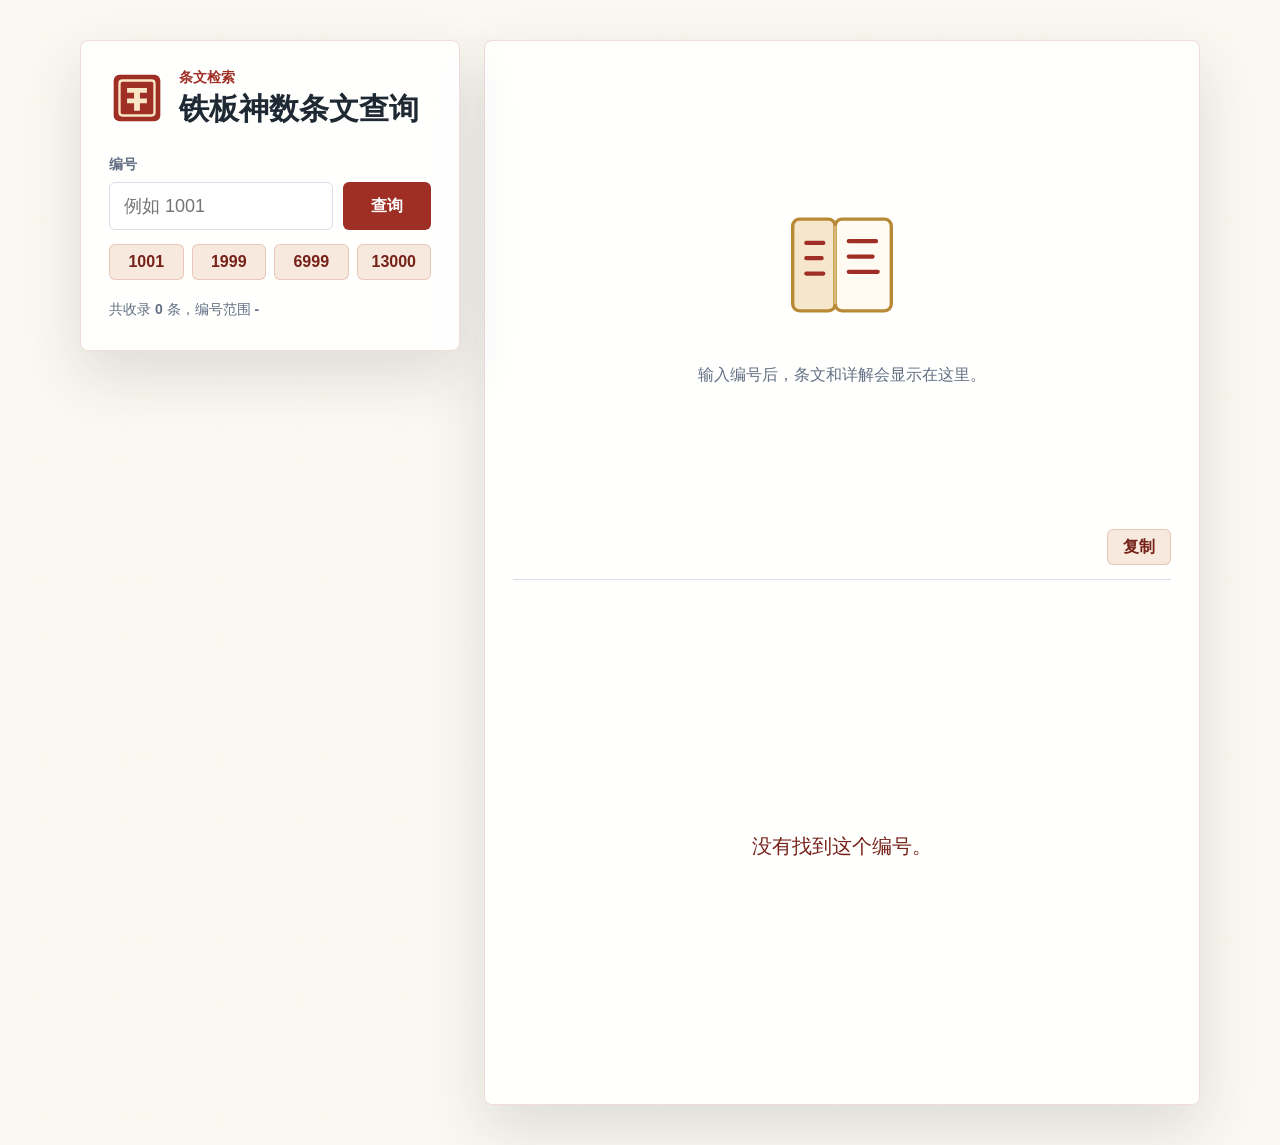
==== index.html @ 600ff869 "Initial website for tiaowen lookup" ====
﻿<!doctype html>
<html lang="zh-CN">
<head>
  <meta charset="utf-8" />
  <meta name="viewport" content="width=device-width, initial-scale=1" />
  <title>铁板神数条文查询</title>
  <meta name="description" content="输入编号，查询铁板神数条文与详解。" />
  <link rel="stylesheet" href="style.css" />
</head>
<body>
  <main class="app-shell">
    <section class="search-panel" aria-labelledby="page-title">
      <div class="brand-row">
        <img class="brand-mark" src="assets/seal.svg" alt="" />
        <div>
          <p class="eyebrow">条文检索</p>
          <h1 id="page-title">铁板神数条文查询</h1>
        </div>
      </div>

      <form class="query-form" id="query-form" autocomplete="off">
        <label for="query-input">编号</label>
        <div class="input-row">
          <input id="query-input" name="q" inputmode="numeric" placeholder="例如 1001" aria-describedby="search-count" />
          <button type="submit">查询</button>
        </div>
      </form>

      <div class="quick-row" aria-label="快速查看">
        <button type="button" data-example="1001">1001</button>
        <button type="button" data-example="1999">1999</button>
        <button type="button" data-example="6999">6999</button>
        <button type="button" data-example="13000">13000</button>
      </div>

      <p id="search-count" class="meta-line">共收录 <strong id="total-count">0</strong> 条，编号范围 <strong id="range-label">-</strong></p>
    </section>

    <section class="result-panel" aria-live="polite">
      <div id="empty-state" class="empty-state">
        <img src="assets/book.svg" alt="" />
        <p>输入编号后，条文和详解会显示在这里。</p>
      </div>

      <article id="result-card" class="result-card" hidden>
        <div class="result-head">
          <p class="result-id" id="result-id"></p>
          <button type="button" id="copy-button" title="复制当前条文">复制</button>
        </div>
        <h2 id="result-text"></h2>
        <div id="result-detail" class="detail-text"></div>
      </article>

      <div id="not-found" class="not-found" hidden>
        <p>没有找到这个编号。</p>
      </div>
    </section>
  </main>

  <script src="data.js"></script>
  <script src="app.js"></script>
</body>
</html>
---- style.css ----
﻿:root {
  color-scheme: light;
  --ink: #1f2933;
  --muted: #637083;
  --line: #d8dee8;
  --paper: #fbf8f1;
  --panel: #ffffff;
  --accent: #9f2f25;
  --accent-dark: #762219;
  --gold: #b88a35;
  --shadow: 0 24px 60px rgba(45, 52, 64, 0.14);
}

* { box-sizing: border-box; }

body {
  margin: 0;
  min-height: 100vh;
  font-family: "Microsoft YaHei", "PingFang SC", "Noto Sans SC", Arial, sans-serif;
  color: var(--ink);
  background:
    linear-gradient(rgba(251, 248, 241, 0.92), rgba(251, 248, 241, 0.92)),
    url("assets/paper.svg");
}

.app-shell {
  width: min(1120px, calc(100% - 32px));
  min-height: 100vh;
  margin: 0 auto;
  padding: 40px 0;
  display: grid;
  grid-template-columns: minmax(280px, 380px) minmax(0, 1fr);
  gap: 24px;
  align-items: start;
}

.search-panel,
.result-panel {
  background: rgba(255, 255, 255, 0.9);
  border: 1px solid rgba(159, 47, 37, 0.16);
  box-shadow: var(--shadow);
}

.search-panel {
  position: sticky;
  top: 24px;
  padding: 28px;
  border-radius: 8px;
}

.result-panel {
  min-height: 520px;
  padding: 28px;
  border-radius: 8px;
}

.brand-row {
  display: flex;
  gap: 14px;
  align-items: center;
}

.brand-mark {
  width: 56px;
  height: 56px;
  flex: 0 0 auto;
}

.eyebrow {
  margin: 0 0 4px;
  color: var(--accent);
  font-size: 14px;
  font-weight: 700;
}

h1 {
  margin: 0;
  font-size: 30px;
  line-height: 1.18;
  letter-spacing: 0;
}

.query-form {
  margin-top: 30px;
}

label {
  display: block;
  margin-bottom: 8px;
  color: var(--muted);
  font-size: 14px;
  font-weight: 700;
}

.input-row {
  display: grid;
  grid-template-columns: minmax(0, 1fr) 88px;
  gap: 10px;
}

input {
  width: 100%;
  height: 48px;
  border: 1px solid var(--line);
  border-radius: 6px;
  padding: 0 14px;
  font: inherit;
  font-size: 18px;
  background: #fff;
  outline: none;
}

input:focus {
  border-color: var(--accent);
  box-shadow: 0 0 0 3px rgba(159, 47, 37, 0.14);
}

button {
  min-height: 40px;
  border: 0;
  border-radius: 6px;
  padding: 0 14px;
  font: inherit;
  font-weight: 700;
  color: #fff;
  background: var(--accent);
  cursor: pointer;
}

button:hover { background: var(--accent-dark); }

.quick-row {
  margin-top: 14px;
  display: grid;
  grid-template-columns: repeat(4, 1fr);
  gap: 8px;
}

.quick-row button,
#copy-button {
  min-height: 36px;
  color: var(--accent-dark);
  background: #f7e9dd;
  border: 1px solid rgba(159, 47, 37, 0.18);
}

.quick-row button:hover,
#copy-button:hover { background: #f1d7c6; }

.meta-line {
  margin: 18px 0 0;
  color: var(--muted);
  font-size: 14px;
  line-height: 1.7;
}

.empty-state,
.not-found {
  min-height: 460px;
  display: grid;
  place-items: center;
  align-content: center;
  gap: 16px;
  color: var(--muted);
  text-align: center;
}

.empty-state img {
  width: 136px;
  height: 136px;
}

.not-found p {
  margin: 0;
  font-size: 20px;
  color: var(--accent-dark);
}

.result-card {
  display: grid;
  gap: 18px;
}

.result-head {
  display: flex;
  justify-content: space-between;
  align-items: center;
  gap: 12px;
  border-bottom: 1px solid var(--line);
  padding-bottom: 14px;
}

.result-id {
  margin: 0;
  color: var(--gold);
  font-size: 18px;
  font-weight: 800;
}

#copy-button {
  width: 64px;
  flex: 0 0 auto;
}

h2 {
  margin: 0;
  font-size: 26px;
  line-height: 1.45;
  letter-spacing: 0;
}

.detail-text {
  display: grid;
  gap: 14px;
  line-height: 1.9;
  font-size: 17px;
}

.detail-text p {
  margin: 0;
  padding: 14px 16px;
  background: #fffaf2;
  border-left: 4px solid var(--gold);
  border-radius: 6px;
}

@media (max-width: 760px) {
  .app-shell {
    width: min(100% - 20px, 560px);
    padding: 14px 0 24px;
    grid-template-columns: 1fr;
  }

  .search-panel {
    position: static;
    padding: 20px;
  }

  .result-panel { padding: 20px; min-height: 360px; }

  h1 { font-size: 24px; }
  h2 { font-size: 22px; }

  .input-row { grid-template-columns: 1fr; }
  .quick-row { grid-template-columns: repeat(2, 1fr); }
  .empty-state, .not-found { min-height: 300px; }
}
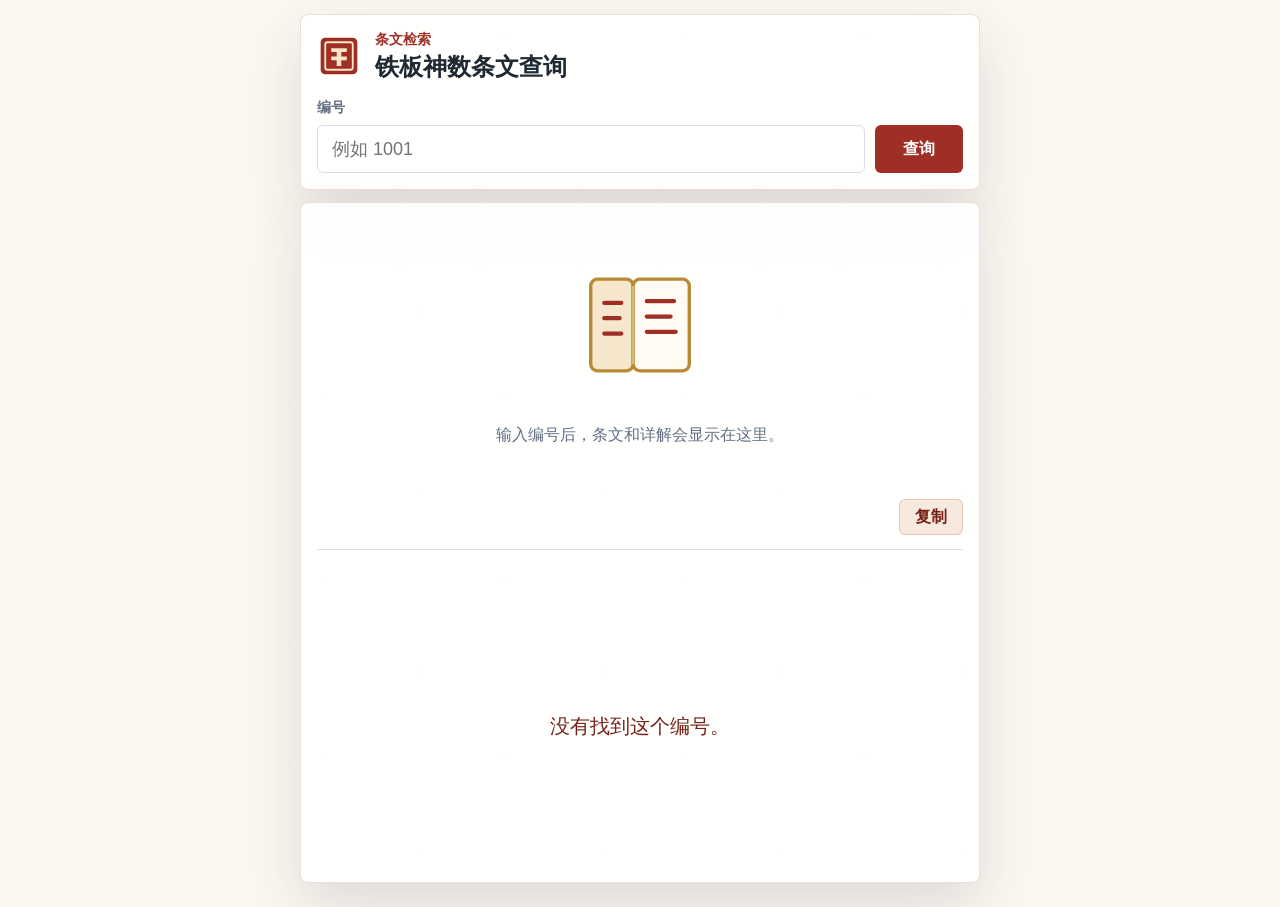
==== commit e305d443: "Optimize mobile lookup layout" ====
--- a/index.html
+++ b/index.html
@@ -21,19 +21,10 @@
       <form class="query-form" id="query-form" autocomplete="off">
         <label for="query-input">编号</label>
         <div class="input-row">
-          <input id="query-input" name="q" inputmode="numeric" placeholder="例如 1001" aria-describedby="search-count" />
+          <input id="query-input" name="q" inputmode="numeric" placeholder="例如 1001" />
           <button type="submit">查询</button>
         </div>
       </form>
-
-      <div class="quick-row" aria-label="快速查看">
-        <button type="button" data-example="1001">1001</button>
-        <button type="button" data-example="1999">1999</button>
-        <button type="button" data-example="6999">6999</button>
-        <button type="button" data-example="13000">13000</button>
-      </div>
-
-      <p id="search-count" class="meta-line">共收录 <strong id="total-count">0</strong> 条，编号范围 <strong id="range-label">-</strong></p>
     </section>
 
     <section class="result-panel" aria-live="polite">
--- a/style.css
+++ b/style.css
@@ -24,13 +24,13 @@
 }
 
 .app-shell {
-  width: min(1120px, calc(100% - 32px));
+  width: min(680px, calc(100% - 20px));
   min-height: 100vh;
   margin: 0 auto;
-  padding: 40px 0;
-  display: grid;
-  grid-template-columns: minmax(280px, 380px) minmax(0, 1fr);
-  gap: 24px;
+  padding: 14px 0 24px;
+  display: grid;
+  grid-template-columns: 1fr;
+  gap: 12px;
   align-items: start;
 }
 
@@ -42,15 +42,13 @@
 }
 
 .search-panel {
-  position: sticky;
-  top: 24px;
-  padding: 28px;
+  padding: 16px;
   border-radius: 8px;
 }
 
 .result-panel {
-  min-height: 520px;
-  padding: 28px;
+  min-height: 320px;
+  padding: 16px;
   border-radius: 8px;
 }
 
@@ -61,8 +59,8 @@
 }
 
 .brand-mark {
-  width: 56px;
-  height: 56px;
+  width: 44px;
+  height: 44px;
   flex: 0 0 auto;
 }
 
@@ -75,13 +73,13 @@
 
 h1 {
   margin: 0;
-  font-size: 30px;
+  font-size: 24px;
   line-height: 1.18;
   letter-spacing: 0;
 }
 
 .query-form {
-  margin-top: 30px;
+  margin-top: 18px;
 }
 
 label {
@@ -129,14 +127,6 @@
 
 button:hover { background: var(--accent-dark); }
 
-.quick-row {
-  margin-top: 14px;
-  display: grid;
-  grid-template-columns: repeat(4, 1fr);
-  gap: 8px;
-}
-
-.quick-row button,
 #copy-button {
   min-height: 36px;
   color: var(--accent-dark);
@@ -144,19 +134,11 @@
   border: 1px solid rgba(159, 47, 37, 0.18);
 }
 
-.quick-row button:hover,
 #copy-button:hover { background: #f1d7c6; }
-
-.meta-line {
-  margin: 18px 0 0;
-  color: var(--muted);
-  font-size: 14px;
-  line-height: 1.7;
-}
 
 .empty-state,
 .not-found {
-  min-height: 460px;
+  min-height: 280px;
   display: grid;
   place-items: center;
   align-content: center;
@@ -204,16 +186,16 @@
 
 h2 {
   margin: 0;
-  font-size: 26px;
+  font-size: 22px;
   line-height: 1.45;
   letter-spacing: 0;
 }
 
 .detail-text {
   display: grid;
-  gap: 14px;
-  line-height: 1.9;
-  font-size: 17px;
+  gap: 12px;
+  line-height: 1.85;
+  font-size: 16px;
 }
 
 .detail-text p {
@@ -242,6 +224,5 @@
   h2 { font-size: 22px; }
 
   .input-row { grid-template-columns: 1fr; }
-  .quick-row { grid-template-columns: repeat(2, 1fr); }
   .empty-state, .not-found { min-height: 300px; }
 }
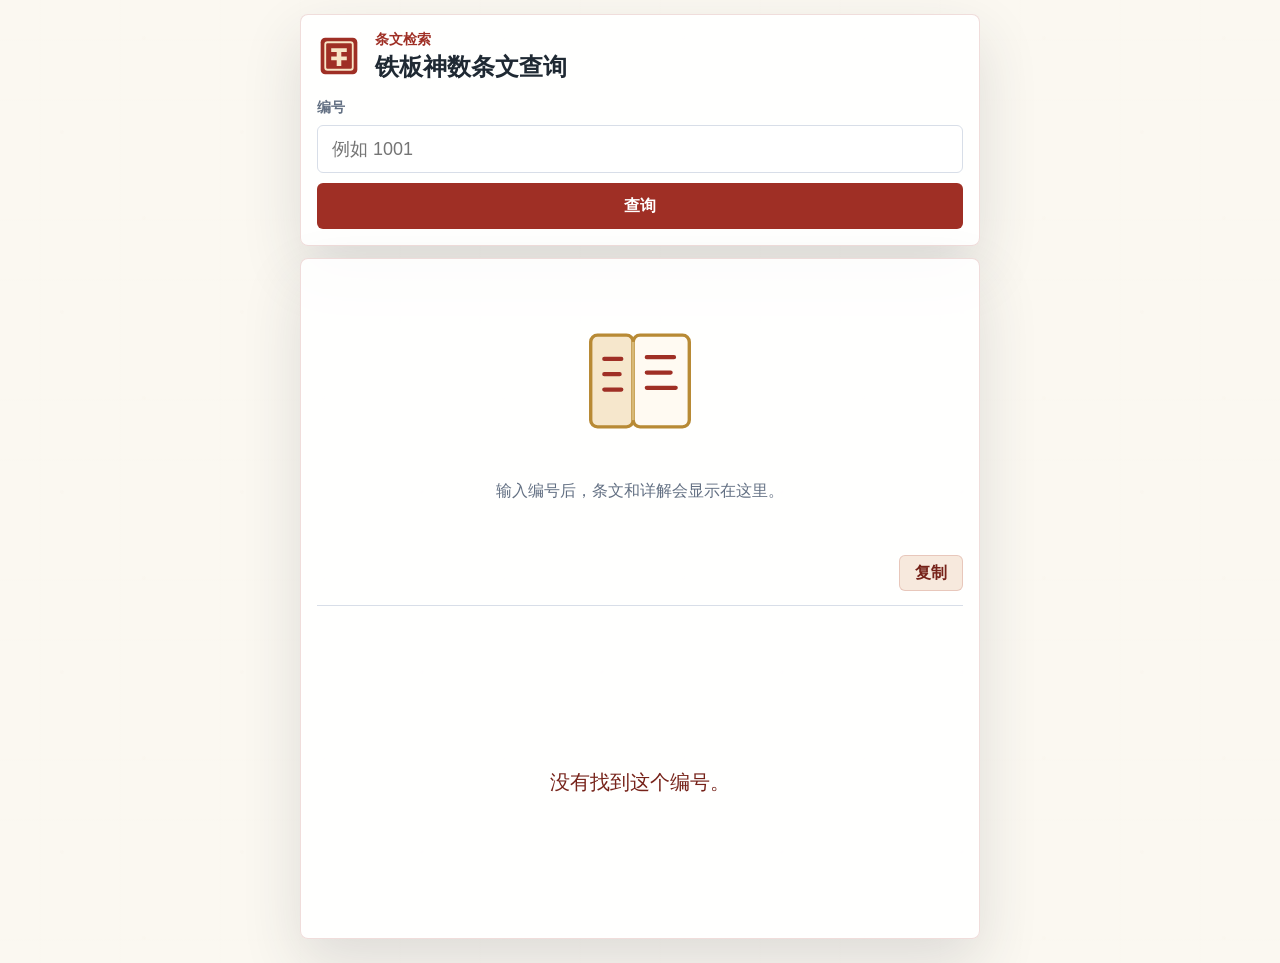
==== commit 2129d005: "Force single-column mobile layout" ====
--- a/index.html
+++ b/index.html
@@ -5,7 +5,22 @@
   <meta name="viewport" content="width=device-width, initial-scale=1" />
   <title>铁板神数条文查询</title>
   <meta name="description" content="输入编号，查询铁板神数条文与详解。" />
-  <link rel="stylesheet" href="style.css" />
+  <link rel="stylesheet" href="style.css?v=20260703-mobile2" />
+  <style>
+    .app-shell {
+      width: min(680px, calc(100% - 20px)) !important;
+      grid-template-columns: 1fr !important;
+      gap: 12px !important;
+    }
+
+    .search-panel {
+      position: static !important;
+    }
+
+    .input-row {
+      grid-template-columns: 1fr !important;
+    }
+  </style>
 </head>
 <body>
   <main class="app-shell">
--- a/style.css
+++ b/style.css
@@ -92,7 +92,7 @@
 
 .input-row {
   display: grid;
-  grid-template-columns: minmax(0, 1fr) 88px;
+  grid-template-columns: 1fr;
   gap: 10px;
 }
 
@@ -125,6 +125,11 @@
   cursor: pointer;
 }
 
+.input-row button {
+  width: 100%;
+  height: 46px;
+}
+
 button:hover { background: var(--accent-dark); }
 
 #copy-button {
@@ -223,6 +228,5 @@
   h1 { font-size: 24px; }
   h2 { font-size: 22px; }
 
-  .input-row { grid-template-columns: 1fr; }
   .empty-state, .not-found { min-height: 300px; }
 }
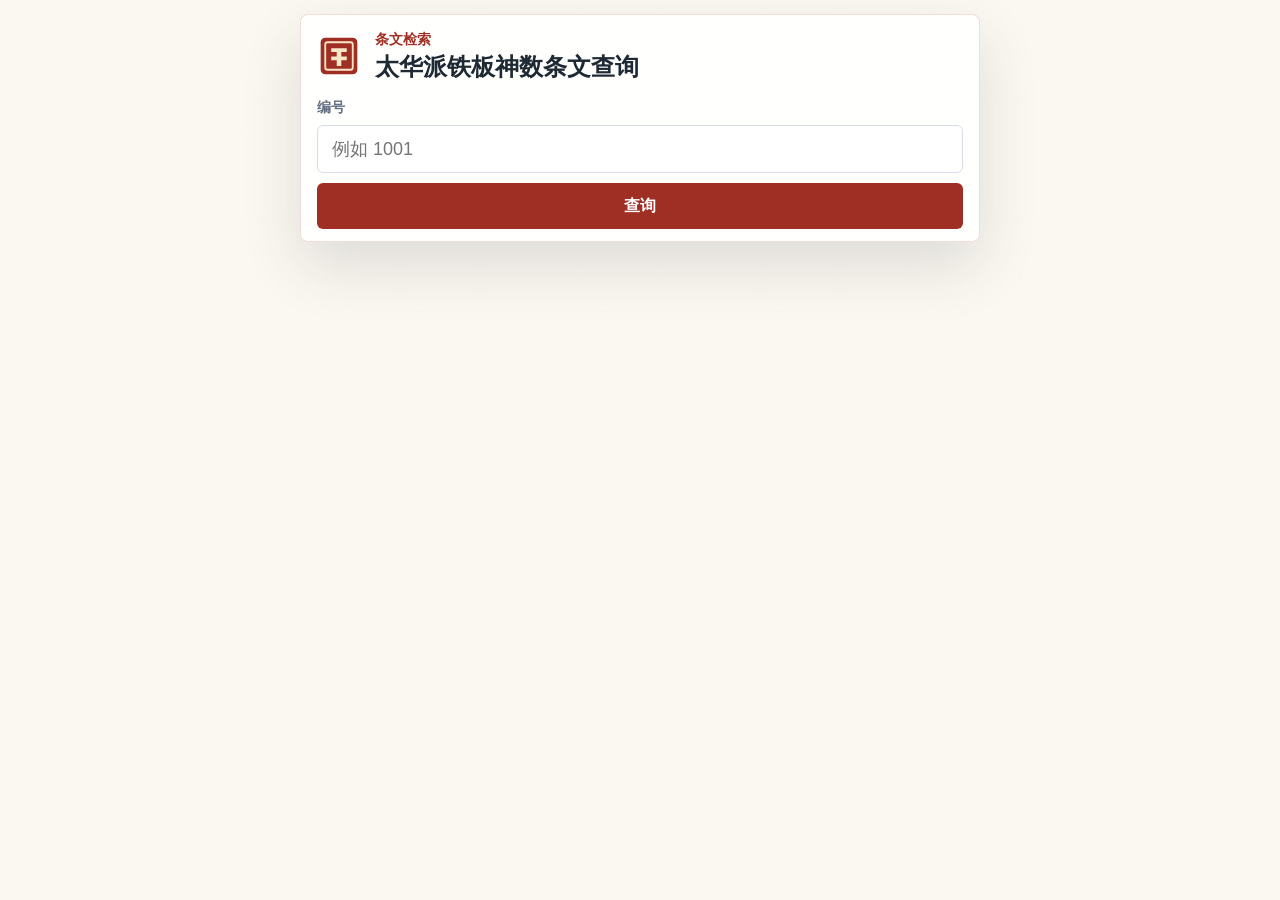
==== commit 0e913a4f: "Refine compact mobile layout" ====
--- a/index.html
+++ b/index.html
@@ -3,14 +3,16 @@
 <head>
   <meta charset="utf-8" />
   <meta name="viewport" content="width=device-width, initial-scale=1" />
-  <title>铁板神数条文查询</title>
+  <title>太华派铁板神数条文查询</title>
   <meta name="description" content="输入编号，查询铁板神数条文与详解。" />
   <link rel="stylesheet" href="style.css?v=20260703-mobile2" />
   <style>
     .app-shell {
       width: min(680px, calc(100% - 20px)) !important;
+      min-height: auto !important;
       grid-template-columns: 1fr !important;
-      gap: 12px !important;
+      gap: 4px !important;
+      align-content: start !important;
     }
 
     .search-panel {
@@ -29,7 +31,7 @@
         <img class="brand-mark" src="assets/seal.svg" alt="" />
         <div>
           <p class="eyebrow">条文检索</p>
-          <h1 id="page-title">铁板神数条文查询</h1>
+          <h1 id="page-title">太华派铁板神数条文查询</h1>
         </div>
       </div>
 
@@ -42,13 +44,8 @@
       </form>
     </section>
 
-    <section class="result-panel" aria-live="polite">
-      <div id="empty-state" class="empty-state">
-        <img src="assets/book.svg" alt="" />
-        <p>输入编号后，条文和详解会显示在这里。</p>
-      </div>
-
-      <article id="result-card" class="result-card" hidden>
+    <section id="result-panel" class="result-panel" aria-live="polite" hidden>
+      <article id="result-card" class="result-card">
         <div class="result-head">
           <p class="result-id" id="result-id"></p>
           <button type="button" id="copy-button" title="复制当前条文">复制</button>
@@ -56,10 +53,6 @@
         <h2 id="result-text"></h2>
         <div id="result-detail" class="detail-text"></div>
       </article>
-
-      <div id="not-found" class="not-found" hidden>
-        <p>没有找到这个编号。</p>
-      </div>
     </section>
   </main>
 
--- a/style.css
+++ b/style.css
@@ -25,13 +25,13 @@
 
 .app-shell {
   width: min(680px, calc(100% - 20px));
-  min-height: 100vh;
   margin: 0 auto;
   padding: 14px 0 24px;
   display: grid;
   grid-template-columns: 1fr;
-  gap: 12px;
+  gap: 4px;
   align-items: start;
+  align-content: start;
 }
 
 .search-panel,
@@ -42,12 +42,11 @@
 }
 
 .search-panel {
-  padding: 16px;
+  padding: 16px 16px 12px;
   border-radius: 8px;
 }
 
 .result-panel {
-  min-height: 320px;
   padding: 16px;
   border-radius: 8px;
 }
@@ -141,28 +140,6 @@
 
 #copy-button:hover { background: #f1d7c6; }
 
-.empty-state,
-.not-found {
-  min-height: 280px;
-  display: grid;
-  place-items: center;
-  align-content: center;
-  gap: 16px;
-  color: var(--muted);
-  text-align: center;
-}
-
-.empty-state img {
-  width: 136px;
-  height: 136px;
-}
-
-.not-found p {
-  margin: 0;
-  font-size: 20px;
-  color: var(--accent-dark);
-}
-
 .result-card {
   display: grid;
   gap: 18px;
@@ -220,13 +197,12 @@
 
   .search-panel {
     position: static;
-    padding: 20px;
+    padding: 20px 20px 14px;
   }
 
-  .result-panel { padding: 20px; min-height: 360px; }
+  .result-panel { padding: 20px; }
 
   h1 { font-size: 24px; }
   h2 { font-size: 22px; }
 
-  .empty-state, .not-found { min-height: 300px; }
-}
+}
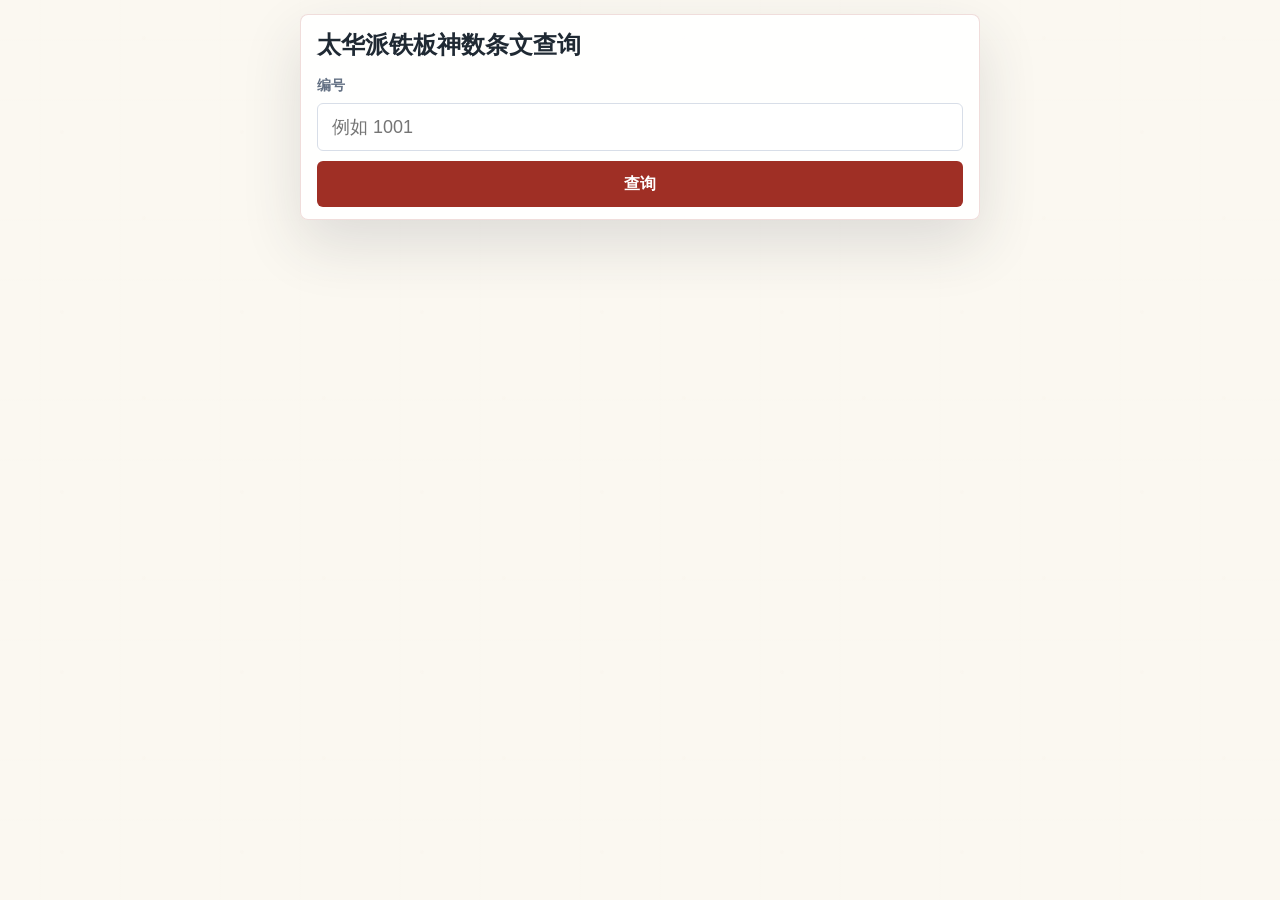
==== commit d3b02165: "Simplify mobile header" ====
--- a/index.html
+++ b/index.html
@@ -28,9 +28,7 @@
   <main class="app-shell">
     <section class="search-panel" aria-labelledby="page-title">
       <div class="brand-row">
-        <img class="brand-mark" src="assets/seal.svg" alt="" />
         <div>
-          <p class="eyebrow">条文检索</p>
           <h1 id="page-title">太华派铁板神数条文查询</h1>
         </div>
       </div>
--- a/style.css
+++ b/style.css
@@ -53,21 +53,7 @@
 
 .brand-row {
   display: flex;
-  gap: 14px;
   align-items: center;
-}
-
-.brand-mark {
-  width: 44px;
-  height: 44px;
-  flex: 0 0 auto;
-}
-
-.eyebrow {
-  margin: 0 0 4px;
-  color: var(--accent);
-  font-size: 14px;
-  font-weight: 700;
 }
 
 h1 {
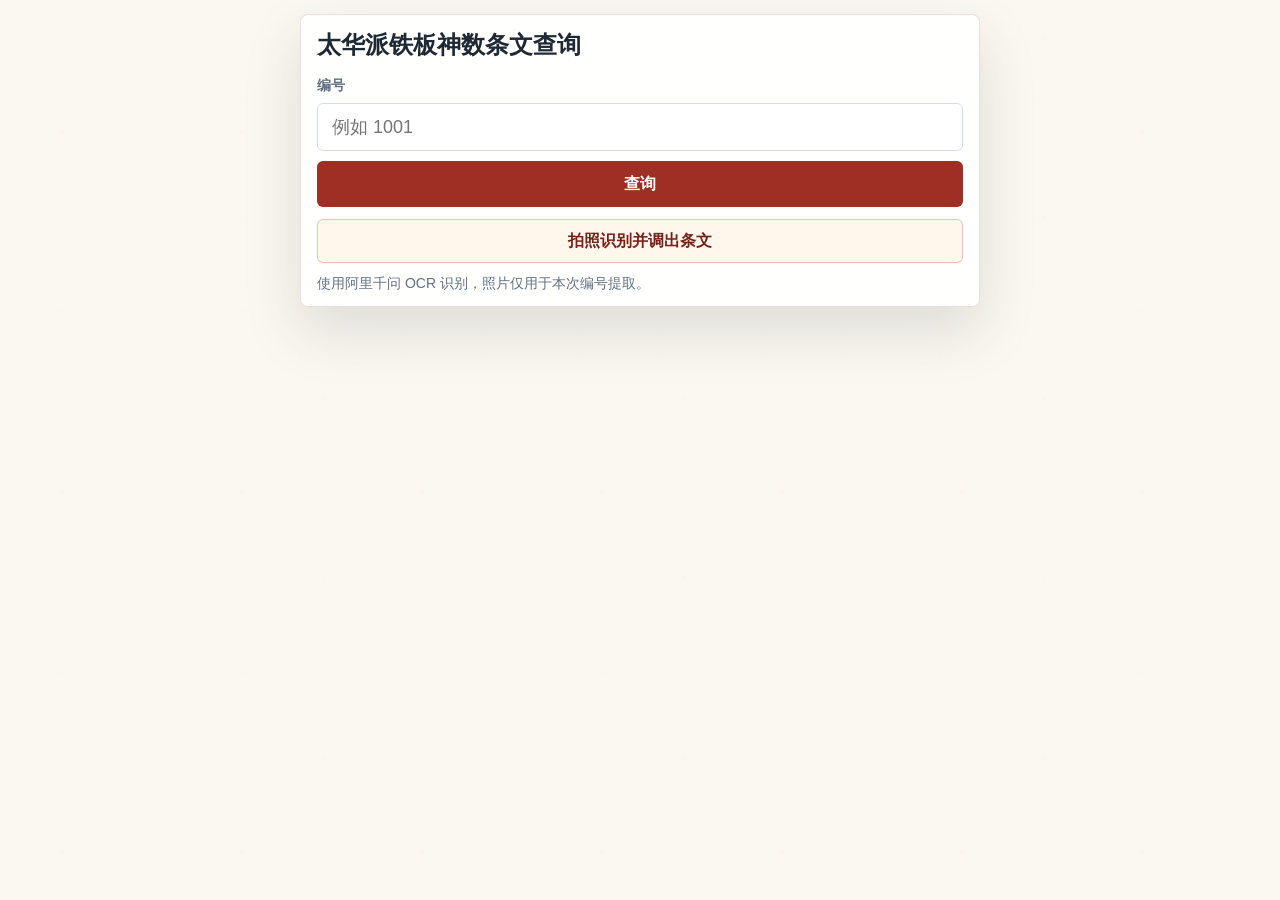
==== commit d803c18d: "上线阿里千问拍照识别条文功能" ====
--- a/index.html
+++ b/index.html
@@ -5,7 +5,7 @@
   <meta name="viewport" content="width=device-width, initial-scale=1" />
   <title>太华派铁板神数条文查询</title>
   <meta name="description" content="输入编号，查询铁板神数条文与详解。" />
-  <link rel="stylesheet" href="style.css?v=20260703-mobile2" />
+  <link rel="stylesheet" href="style.css?v=20260718-qwen-ocr" />
   <style>
     .app-shell {
       width: min(680px, calc(100% - 20px)) !important;
@@ -40,13 +40,27 @@
           <button type="submit">查询</button>
         </div>
       </form>
+
+      <div class="camera-actions">
+        <button type="button" id="scan-button">拍照识别并调出条文</button>
+        <input id="scan-input" type="file" accept="image/*" capture="environment" hidden />
+        <p id="scan-status" class="scan-status" aria-live="polite">使用阿里千问 OCR 识别，照片仅用于本次编号提取。</p>
+        <img id="scan-preview" class="scan-preview" alt="已拍摄的纸张" hidden />
+        <form id="scan-manual-form" class="scan-manual-form" autocomplete="off" hidden>
+          <label for="scan-manual-input">手动确认编号</label>
+          <div class="input-row">
+            <input id="scan-manual-input" inputmode="numeric" placeholder="例如 1084 1567" />
+            <button type="submit">批量查询</button>
+          </div>
+        </form>
+      </div>
     </section>
 
     <section id="result-panel" class="result-panel" aria-live="polite" hidden>
       <article id="result-card" class="result-card">
         <div class="result-head">
           <p class="result-id" id="result-id"></p>
-          <button type="button" id="copy-button" title="复制当前条文">复制</button>
+          <button type="button" id="copy-button" title="复制后发给顾客">复制条文</button>
         </div>
         <h2 id="result-text"></h2>
         <div id="result-detail" class="detail-text"></div>
@@ -54,7 +68,8 @@
     </section>
   </main>
 
-  <script src="data.js"></script>
-  <script src="app.js"></script>
+  <script src="config.js?v=20260718-qwen-ocr"></script>
+  <script src="data.js?v=20260718-guyi-jinjie"></script>
+  <script src="app.js?v=20260718-qwen-ocr"></script>
 </body>
 </html>
--- a/style.css
+++ b/style.css
@@ -117,6 +117,57 @@
 
 button:hover { background: var(--accent-dark); }
 
+.camera-actions {
+  display: grid;
+  gap: 10px;
+  margin-top: 12px;
+}
+
+#scan-button {
+  width: 100%;
+  min-height: 44px;
+  color: var(--accent-dark);
+  background: #fff6ec;
+  border: 1px solid rgba(159, 47, 37, 0.24);
+}
+
+#scan-button:hover {
+  background: #f7e9dd;
+}
+
+#scan-button:disabled {
+  color: #8a7c72;
+  background: #f1ece5;
+  cursor: wait;
+}
+
+.scan-status {
+  min-height: 20px;
+  margin: 0;
+  color: var(--muted);
+  font-size: 14px;
+  line-height: 1.45;
+}
+
+.scan-preview {
+  width: 100%;
+  max-height: 220px;
+  object-fit: contain;
+  border: 1px solid var(--line);
+  border-radius: 6px;
+  background: #fff;
+}
+
+.scan-manual-form {
+  display: grid;
+  gap: 8px;
+  padding-top: 4px;
+}
+
+.scan-manual-form[hidden] {
+  display: none;
+}
+
 #copy-button {
   min-height: 36px;
   color: var(--accent-dark);
@@ -148,8 +199,9 @@
 }
 
 #copy-button {
-  width: 64px;
+  width: 104px;
   flex: 0 0 auto;
+  white-space: nowrap;
 }
 
 h2 {
@@ -172,6 +224,43 @@
   background: #fffaf2;
   border-left: 4px solid var(--gold);
   border-radius: 6px;
+}
+
+.record-list {
+  display: grid;
+  gap: 14px;
+}
+
+.record-item {
+  display: grid;
+  gap: 10px;
+  padding: 14px;
+  background: #fffaf2;
+  border-left: 4px solid var(--gold);
+  border-radius: 6px;
+}
+
+.record-item .result-id {
+  font-size: 16px;
+}
+
+.record-item h3 {
+  margin: 0;
+  font-size: 18px;
+  line-height: 1.5;
+  letter-spacing: 0;
+}
+
+.record-item .detail-text {
+  gap: 8px;
+  font-size: 15px;
+}
+
+.record-item .detail-text p {
+  padding: 0;
+  background: transparent;
+  border-left: 0;
+  border-radius: 0;
 }
 
 @media (max-width: 760px) {
